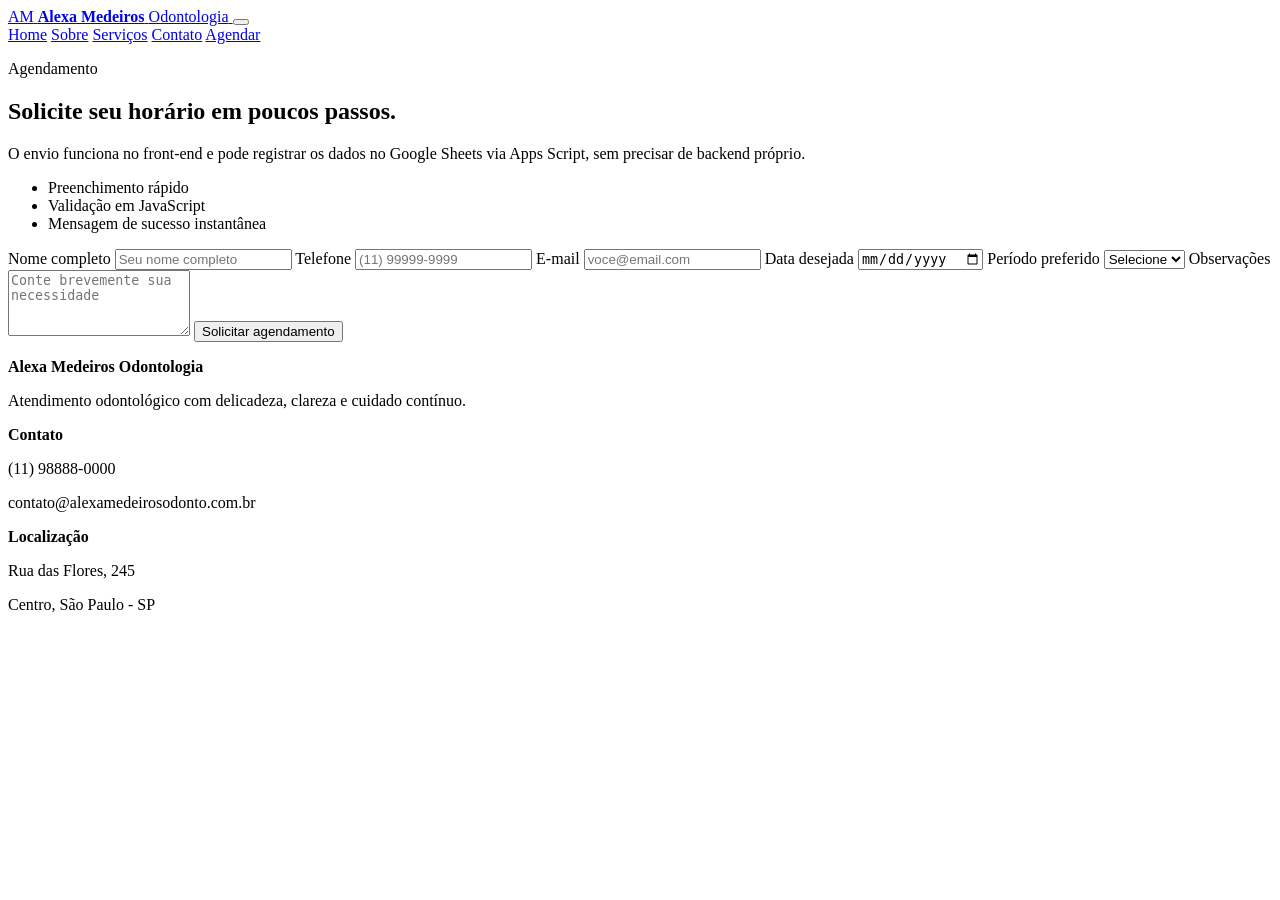
==== agendamento.html @ bc1d1c13 "Add files via upload" ====
﻿<!DOCTYPE html>
<html lang="pt-BR">
<head>
  <meta charset="UTF-8">
  <meta name="viewport" content="width=device-width, initial-scale=1.0">
  <meta name="description" content="Solicite um agendamento na Alexa Medeiros Odontologia com confirmação simulada no navegador.">
  <title>Agendamento | Alexa Medeiros Odontologia</title>
  <link rel="preconnect" href="https://fonts.googleapis.com">
  <link rel="preconnect" href="https://fonts.gstatic.com" crossorigin>
  <link href="https://fonts.googleapis.com/css2?family=Manrope:wght@400;500;600;700;800&family=Prata&display=swap" rel="stylesheet">
  <link rel="stylesheet" href="css/style.css">
</head>
<body data-page="agendamento">
  <header class="site-header">
    <div class="container nav-shell">
      <a class="brand" href="index.html" aria-label="Alexa Medeiros Odontologia">
        <span class="brand-mark">AM</span>
        <span class="brand-text">
          <strong>Alexa Medeiros</strong>
          <span>Odontologia</span>
        </span>
      </a>
      <button class="nav-toggle" type="button" aria-expanded="false" aria-controls="site-nav" aria-label="Abrir menu">
        <span></span>
        <span></span>
      </button>
      <nav class="site-nav" id="site-nav" aria-label="Principal">
        <a href="index.html" data-nav="home">Home</a>
        <a href="sobre.html" data-nav="sobre">Sobre</a>
        <a href="servicos.html" data-nav="servicos">Serviços</a>
        <a href="contato.html" data-nav="contato">Contato</a>
        <a href="agendamento.html" data-nav="agendamento" class="button button--nav">Agendar</a>
      </nav>
    </div>
  </header>

  <main class="page-main">
    <section class="section page-hero">
      <div class="container booking-layout">
        <div class="reveal">
          <p class="eyebrow">Agendamento</p>
          <h1>Solicite seu horário em poucos passos.</h1>
          <p class="lead">O envio funciona no front-end e pode registrar os dados no Google Sheets via Apps Script, sem precisar de backend próprio.</p>
          <ul class="check-list">
            <li>Preenchimento rápido</li>
            <li>Validação em JavaScript</li>
            <li>Mensagem de sucesso instantânea</li>
          </ul>
        </div>
        <div class="form-card reveal reveal-delay">
          <form class="site-form" id="agendamento-form" novalidate>
            <label>
              Nome completo
              <input type="text" name="nome" placeholder="Seu nome completo" required>
            </label>
            <label>
              Telefone
              <input type="tel" name="telefone" placeholder="(11) 99999-9999" required>
            </label>
            <label>
              E-mail
              <input type="email" name="email" placeholder="voce@email.com" required>
            </label>
            <label>
              Data desejada
              <input type="date" name="data" id="booking-date" required>
            </label>
            <label>
              Período preferido
              <select name="periodo" required>
                <option value="">Selecione</option>
                <option value="manhã">Manhã</option>
                <option value="tarde">Tarde</option>
              </select>
            </label>
            <label>
              Observações
              <textarea name="mensagem" rows="4" placeholder="Conte brevemente sua necessidade"></textarea>
            </label>
            <button class="button" type="submit">Solicitar agendamento</button>
            <p class="form-feedback" id="agendamento-feedback" aria-live="polite"></p>
          </form>
        </div>
      </div>
    </section>
  </main>

  <footer class="site-footer">
    <div class="container footer-grid">
      <div>
        <strong>Alexa Medeiros Odontologia</strong>
        <p>Atendimento odontológico com delicadeza, clareza e cuidado contínuo.</p>
      </div>
      <div>
        <strong>Contato</strong>
        <p>(11) 98888-0000</p>
        <p>contato@alexamedeirosodonto.com.br</p>
      </div>
      <div>
        <strong>Localização</strong>
        <p>Rua das Flores, 245</p>
        <p>Centro, São Paulo - SP</p>
      </div>
    </div>
  </footer>

  <script src="js/site-config.js"></script>
  <script src="js/script.js"></script>
</body>
</html>
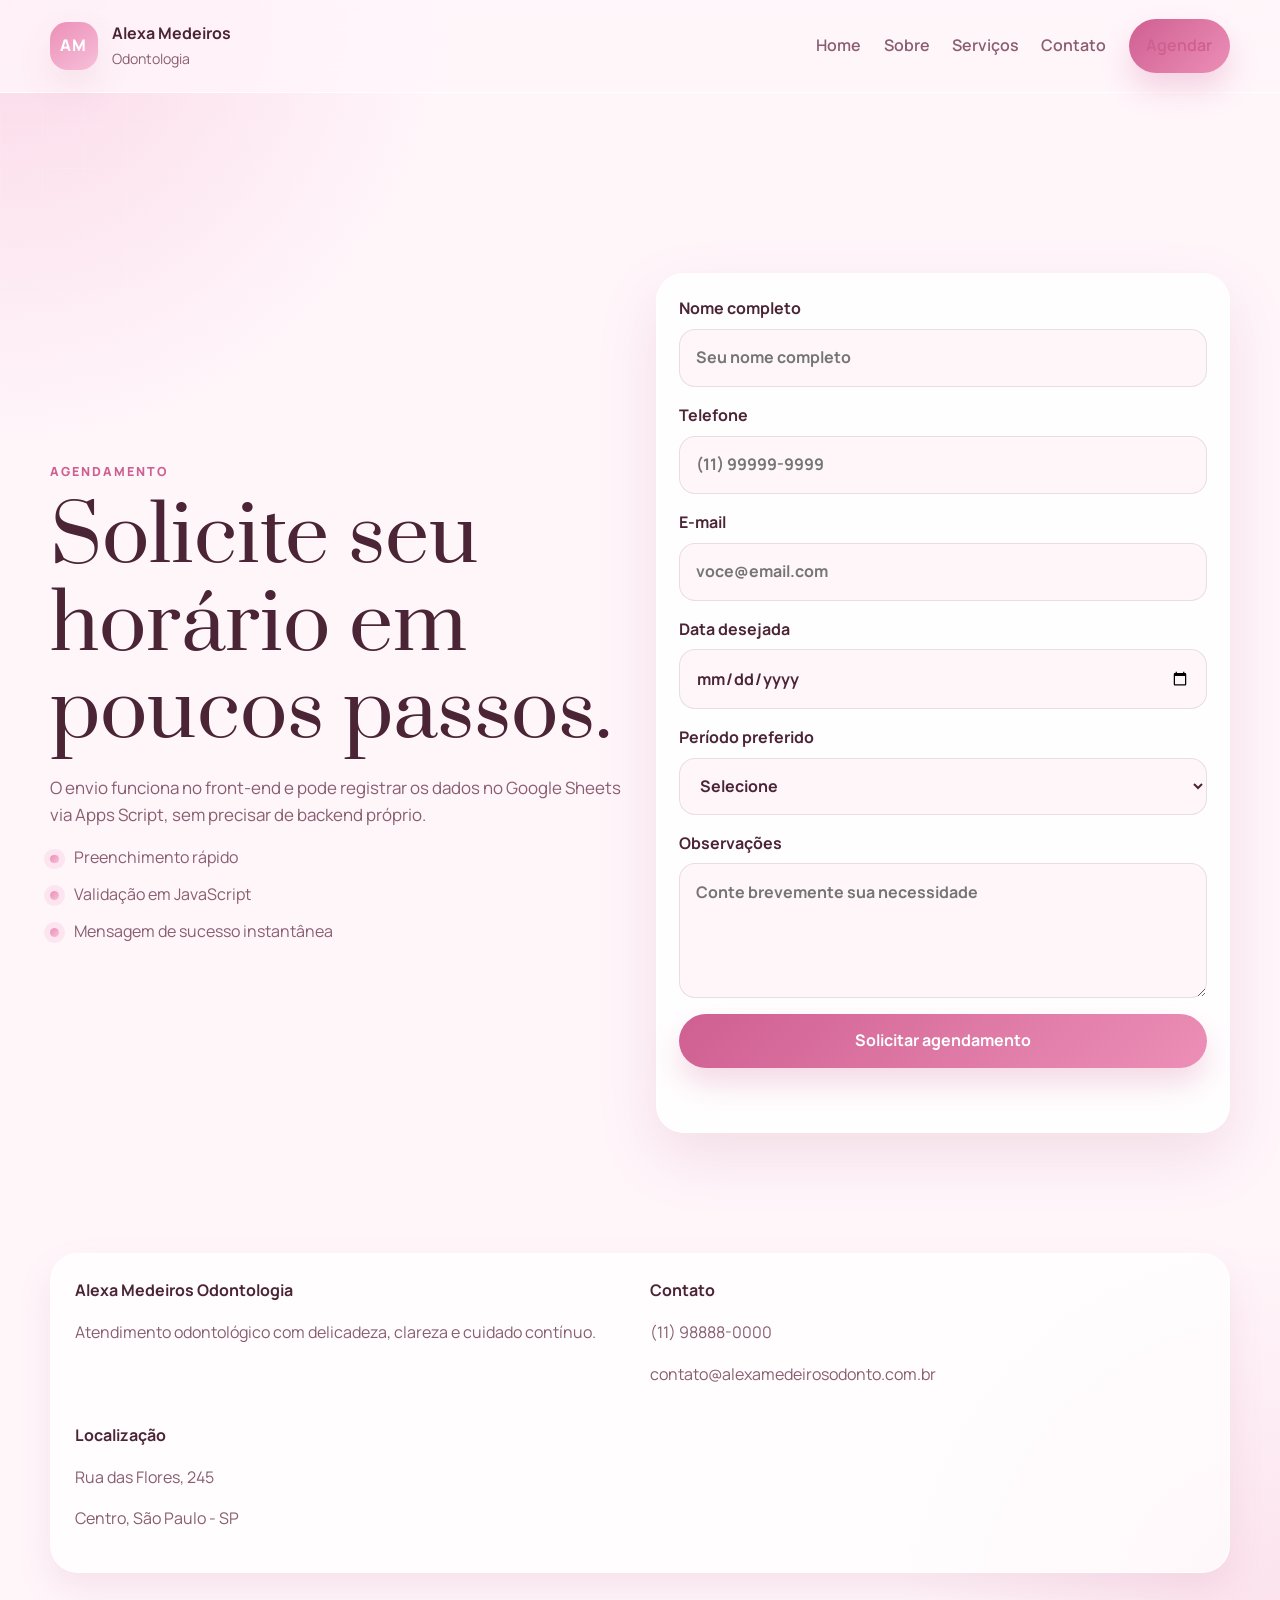
==== commit 7555c79c: "Update agendamento.html" ====
--- a/agendamento.html
+++ b/agendamento.html
@@ -104,7 +104,7 @@
     </div>
   </footer>
 
-  <script src="js/site-config.js"></script>
+  <script src="js/script.js"></script>
   <script src="js/script.js"></script>
 </body>
 </html>
--- a/css/style.css
+++ b/css/style.css
@@ -0,0 +1,186 @@
+:root {
+  --bg: #fff6fa;
+  --surface: #ffffff;
+  --surface-soft: #fff0f6;
+  --text: #4b2435;
+  --muted: #8a5d70;
+  --line: rgba(75, 36, 53, 0.12);
+  --primary: #ec8fb7;
+  --primary-deep: #cf5f91;
+  --accent: #f7c0d9;
+  --shadow: 0 24px 60px rgba(181, 91, 132, 0.16);
+  --shadow-soft: 0 16px 35px rgba(181, 91, 132, 0.12);
+  --radius: 28px;
+  --container: 1180px;
+  --header-height: 92px;
+}
+
+* { box-sizing: border-box; }
+html { scroll-behavior: smooth; }
+body {
+  margin: 0;
+  min-width: 320px;
+  font-family: "Manrope", sans-serif;
+  color: var(--text);
+  background:
+    radial-gradient(circle at top left, rgba(247, 192, 217, 0.55), transparent 28rem),
+    radial-gradient(circle at bottom right, rgba(236, 143, 183, 0.2), transparent 24rem),
+    var(--bg);
+  line-height: 1.6;
+}
+body::before {
+  content: "";
+  position: fixed;
+  inset: 0;
+  background-image: linear-gradient(rgba(255, 255, 255, 0.25) 1px, transparent 1px), linear-gradient(90deg, rgba(255, 255, 255, 0.25) 1px, transparent 1px);
+  background-size: 42px 42px;
+  opacity: 0.3;
+  pointer-events: none;
+  z-index: -1;
+}
+img { max-width: 100%; display: block; }
+a { color: inherit; text-decoration: none; }
+button, input, select, textarea { font: inherit; }
+.container { width: min(calc(100% - 2rem), var(--container)); margin: 0 auto; }
+.section { padding: 4.5rem 0; }
+.section-soft { background: rgba(255, 255, 255, 0.56); backdrop-filter: blur(10px); }
+.page-main { padding-top: var(--header-height); }
+.site-header {
+  position: sticky; top: 0; z-index: 20;
+  background: rgba(255, 246, 250, 0.82); backdrop-filter: blur(18px);
+  border-bottom: 1px solid rgba(255, 255, 255, 0.7);
+}
+.nav-shell { min-height: var(--header-height); display: flex; align-items: center; justify-content: space-between; gap: 1rem; }
+.brand { display: inline-flex; align-items: center; gap: 0.9rem; min-width: 0; }
+.brand-mark {
+  width: 3rem; height: 3rem; display: grid; place-items: center; border-radius: 1.1rem;
+  background: linear-gradient(145deg, var(--primary), var(--accent)); color: #fff; font-weight: 800; letter-spacing: 0.08em;
+  box-shadow: var(--shadow-soft);
+}
+.brand-text { display: grid; gap: 0.1rem; font-size: 0.88rem; color: var(--muted); }
+.brand-text strong { font-size: 1rem; color: var(--text); }
+.site-nav {
+  position: fixed; top: calc(var(--header-height) - 0.2rem); left: 1rem; right: 1rem; display: grid; gap: 0.75rem;
+  padding: 1rem; border-radius: 1.4rem; background: rgba(255, 255, 255, 0.95); border: 1px solid rgba(255, 255, 255, 0.8);
+  box-shadow: var(--shadow-soft); opacity: 0; transform: translateY(-10px); pointer-events: none;
+  transition: opacity 0.25s ease, transform 0.25s ease;
+}
+.site-nav a { color: var(--muted); font-weight: 600; transition: color 0.25s ease, transform 0.25s ease; }
+.site-nav a:hover, .site-nav a.active { color: var(--primary-deep); }
+.site-nav a:not(.button--nav):hover { transform: translateX(4px); }
+.site-nav.is-open { opacity: 1; transform: translateY(0); pointer-events: auto; }
+.nav-toggle {
+  width: 3rem; height: 3rem; display: inline-flex; flex-direction: column; justify-content: center; gap: 0.35rem;
+  border: 0; border-radius: 1rem; background: var(--surface); box-shadow: var(--shadow-soft); cursor: pointer;
+}
+.nav-toggle span { width: 1.2rem; height: 2px; margin: 0 auto; background: var(--text); border-radius: 999px; transition: transform 0.25s ease, opacity 0.25s ease; }
+.nav-toggle.is-open span:first-child { transform: translateY(3px) rotate(45deg); }
+.nav-toggle.is-open span:last-child { transform: translateY(-4px) rotate(-45deg); }
+.eyebrow { margin: 0 0 0.75rem; color: var(--primary-deep); text-transform: uppercase; letter-spacing: 0.16em; font-size: 0.78rem; font-weight: 800; }
+h1, h2, h3 { margin: 0; line-height: 1.12; }
+h1, h2 { font-family: "Prata", serif; font-weight: 400; }
+h1 { font-size: clamp(2.4rem, 7vw, 4.9rem); }
+h2 { font-size: clamp(1.9rem, 5vw, 3rem); }
+h3 { font-size: 1.2rem; }
+p, li { color: var(--muted); }
+.lead { font-size: 1.06rem; max-width: 58ch; }
+.hero { padding-top: calc(var(--header-height) + 2rem); }
+.hero-grid, .split-layout, .contact-layout, .booking-layout, .page-hero__grid { display: grid; gap: 2rem; }
+.hero-actions { display: flex; flex-wrap: wrap; gap: 0.9rem; margin: 2rem 0 1.5rem; }
+.button {
+  display: inline-flex; align-items: center; justify-content: center; gap: 0.5rem; min-height: 3.25rem; padding: 0.9rem 1.4rem;
+  border: 0; border-radius: 999px; background: linear-gradient(135deg, var(--primary-deep), var(--primary)); color: #fff;
+  font-weight: 700; box-shadow: 0 16px 30px rgba(207, 95, 145, 0.24); cursor: pointer;
+  transition: transform 0.25s ease, box-shadow 0.25s ease, filter 0.25s ease;
+}
+.button:hover { transform: translateY(-2px); box-shadow: 0 18px 34px rgba(207, 95, 145, 0.3); filter: saturate(1.06); }
+.button:disabled { opacity: 0.7; cursor: wait; transform: none; }
+.button--ghost { background: transparent; color: var(--primary-deep); border: 1px solid rgba(207, 95, 145, 0.2); box-shadow: none; }
+.button--nav { min-height: 2.75rem; padding-inline: 1.1rem; }
+.button--whatsapp { width: 100%; }
+.hero-points, .check-list { padding: 0; margin: 0; list-style: none; display: grid; gap: 0.7rem; }
+.hero-points li, .check-list li { position: relative; padding-left: 1.5rem; }
+.hero-points li::before, .check-list li::before {
+  content: ""; position: absolute; left: 0; top: 0.58rem; width: 0.55rem; height: 0.55rem; border-radius: 999px;
+  background: linear-gradient(135deg, var(--primary), var(--accent)); box-shadow: 0 0 0 6px rgba(236, 143, 183, 0.16);
+}
+.hero-card, .portrait-panel, .form-card, .feature-card, .service-card, .info-card, .timeline-card, .cta-band {
+  background: rgba(255, 255, 255, 0.9); border: 1px solid rgba(255, 255, 255, 0.85); border-radius: var(--radius); box-shadow: var(--shadow);
+}
+.hero-card, .portrait-panel { padding: 1rem; }
+.image-frame {
+  position: relative; overflow: hidden; border-radius: 22px;
+  background: radial-gradient(circle at top, rgba(255, 255, 255, 0.95), rgba(247, 221, 232, 0.9)), #fdf2f7;
+  box-shadow: inset 0 0 0 1px rgba(255, 255, 255, 0.9), 0 26px 44px rgba(181, 91, 132, 0.14);
+}
+.image-frame img { width: 100%; height: 100%; object-fit: cover; }
+.image-frame--hero { aspect-ratio: 4 / 4.2; }
+.image-frame--portrait { aspect-ratio: 4 / 4.8; }
+.image-frame--large { max-width: 28rem; margin-inline: auto; }
+.hero-badge, .portrait-note { margin-top: 1rem; padding: 1rem 1.1rem; border-radius: 1.2rem; background: var(--surface-soft); }
+.hero-badge strong, .portrait-note strong, .contact-item strong, .footer-grid strong { display: block; margin-bottom: 0.2rem; color: var(--text); }
+.section-heading { max-width: 48rem; margin-bottom: 2rem; }
+.feature-grid, .services-grid, .gallery-grid, .info-columns, .timeline-grid, .footer-grid { display: grid; gap: 1.25rem; }
+.feature-card, .service-card, .info-card, .timeline-card { padding: 1.5rem; transition: transform 0.28s ease, box-shadow 0.28s ease; }
+.feature-card:hover, .service-card:hover, .timeline-card:hover, .gallery-card:hover { transform: translateY(-6px); box-shadow: 0 24px 45px rgba(181, 91, 132, 0.16); }
+.service-card { min-height: 14.5rem; }
+.text-link { display: inline-flex; margin-top: 1.2rem; color: var(--primary-deep); font-weight: 700; }
+.gallery-grid { grid-template-columns: 1fr; }
+.gallery-grid--dense { gap: 1rem; }
+.gallery-card { overflow: hidden; margin: 0; border-radius: 1.8rem; box-shadow: var(--shadow-soft); transition: transform 0.32s ease, box-shadow 0.32s ease; }
+.gallery-card img { width: 100%; aspect-ratio: 4 / 3; object-fit: cover; transition: transform 0.5s ease; }
+.gallery-card:hover img { transform: scale(1.06); }
+.cta-band { padding: 1.6rem; display: grid; gap: 1.2rem; align-items: center; }
+.contact-list { display: grid; gap: 1rem; margin-top: 2rem; }
+.contact-item { padding: 1rem 1.2rem; background: rgba(255, 255, 255, 0.72); border: 1px solid rgba(255, 255, 255, 0.82); border-radius: 1.2rem; }
+.site-form { display: grid; gap: 1rem; }
+.site-form label { display: grid; gap: 0.45rem; color: var(--text); font-weight: 700; }
+.site-form input, .site-form select, .site-form textarea {
+  width: 100%; padding: 0.95rem 1rem; border-radius: 1rem; border: 1px solid var(--line); background: rgba(255, 246, 250, 0.9);
+  color: var(--text); outline: 0; transition: border-color 0.2s ease, box-shadow 0.2s ease, background 0.2s ease;
+}
+.site-form input:focus, .site-form select:focus, .site-form textarea:focus { border-color: var(--primary); box-shadow: 0 0 0 4px rgba(236, 143, 183, 0.16); background: #fff; }
+.site-form textarea { resize: vertical; min-height: 7.5rem; }
+.form-card { padding: 1.4rem; }
+.form-feedback { min-height: 1.6rem; margin: 0; font-weight: 700; }
+.form-feedback.is-success { color: #9e2f62; }
+.form-feedback.is-error { color: #af4c4c; }
+.timeline-card span {
+  display: inline-grid; place-items: center; width: 2.5rem; height: 2.5rem; margin-bottom: 1rem; border-radius: 0.9rem;
+  background: var(--surface-soft); color: var(--primary-deep); font-weight: 800;
+}
+.site-footer { padding: 2rem 0 3rem; }
+.footer-grid { padding: 1.5rem; background: rgba(255, 255, 255, 0.72); border: 1px solid rgba(255, 255, 255, 0.75); border-radius: var(--radius); box-shadow: var(--shadow-soft); }
+.reveal { opacity: 0; transform: translateY(28px); transition: opacity 0.7s ease, transform 0.7s ease; }
+.reveal-delay { transition-delay: 0.12s; }
+.reveal.is-visible { opacity: 1; transform: translateY(0); }
+@media (min-width: 720px) {
+  .feature-grid, .services-grid, .timeline-grid, .footer-grid { grid-template-columns: repeat(2, minmax(0, 1fr)); }
+  .gallery-grid { grid-template-columns: repeat(2, minmax(0, 1fr)); }
+  .cta-band { grid-template-columns: 1.8fr auto; }
+  .info-columns { grid-template-columns: repeat(2, minmax(0, 1fr)); }
+}
+@media (min-width: 960px) {
+  .section { padding: 5.5rem 0; }
+  .nav-toggle { display: none; }
+  .site-nav {
+    position: static; display: flex; align-items: center; gap: 1.4rem; padding: 0; border: 0; box-shadow: none;
+    background: transparent; opacity: 1; transform: none; pointer-events: auto;
+  }
+  .site-nav a:not(.button--nav) { position: relative; }
+  .site-nav a:not(.button--nav)::after {
+    content: ""; position: absolute; left: 0; bottom: -0.35rem; width: 100%; height: 2px; transform: scaleX(0); transform-origin: left;
+    background: linear-gradient(90deg, var(--primary-deep), var(--accent)); transition: transform 0.25s ease;
+  }
+  .site-nav a:not(.button--nav):hover::after, .site-nav a.active:not(.button--nav)::after { transform: scaleX(1); }
+  .hero-grid, .split-layout, .contact-layout, .booking-layout, .page-hero__grid { grid-template-columns: repeat(2, minmax(0, 1fr)); align-items: center; }
+  .feature-grid { grid-template-columns: repeat(3, minmax(0, 1fr)); }
+  .services-grid { grid-template-columns: repeat(3, minmax(0, 1fr)); }
+  .gallery-grid { grid-template-columns: repeat(3, minmax(0, 1fr)); }
+  .gallery-grid--dense { grid-template-columns: repeat(4, minmax(0, 1fr)); }
+}
+@media (prefers-reduced-motion: reduce) {
+  html { scroll-behavior: auto; }
+  *, *::before, *::after { animation: none !important; transition: none !important; }
+  .reveal { opacity: 1; transform: none; }
+}
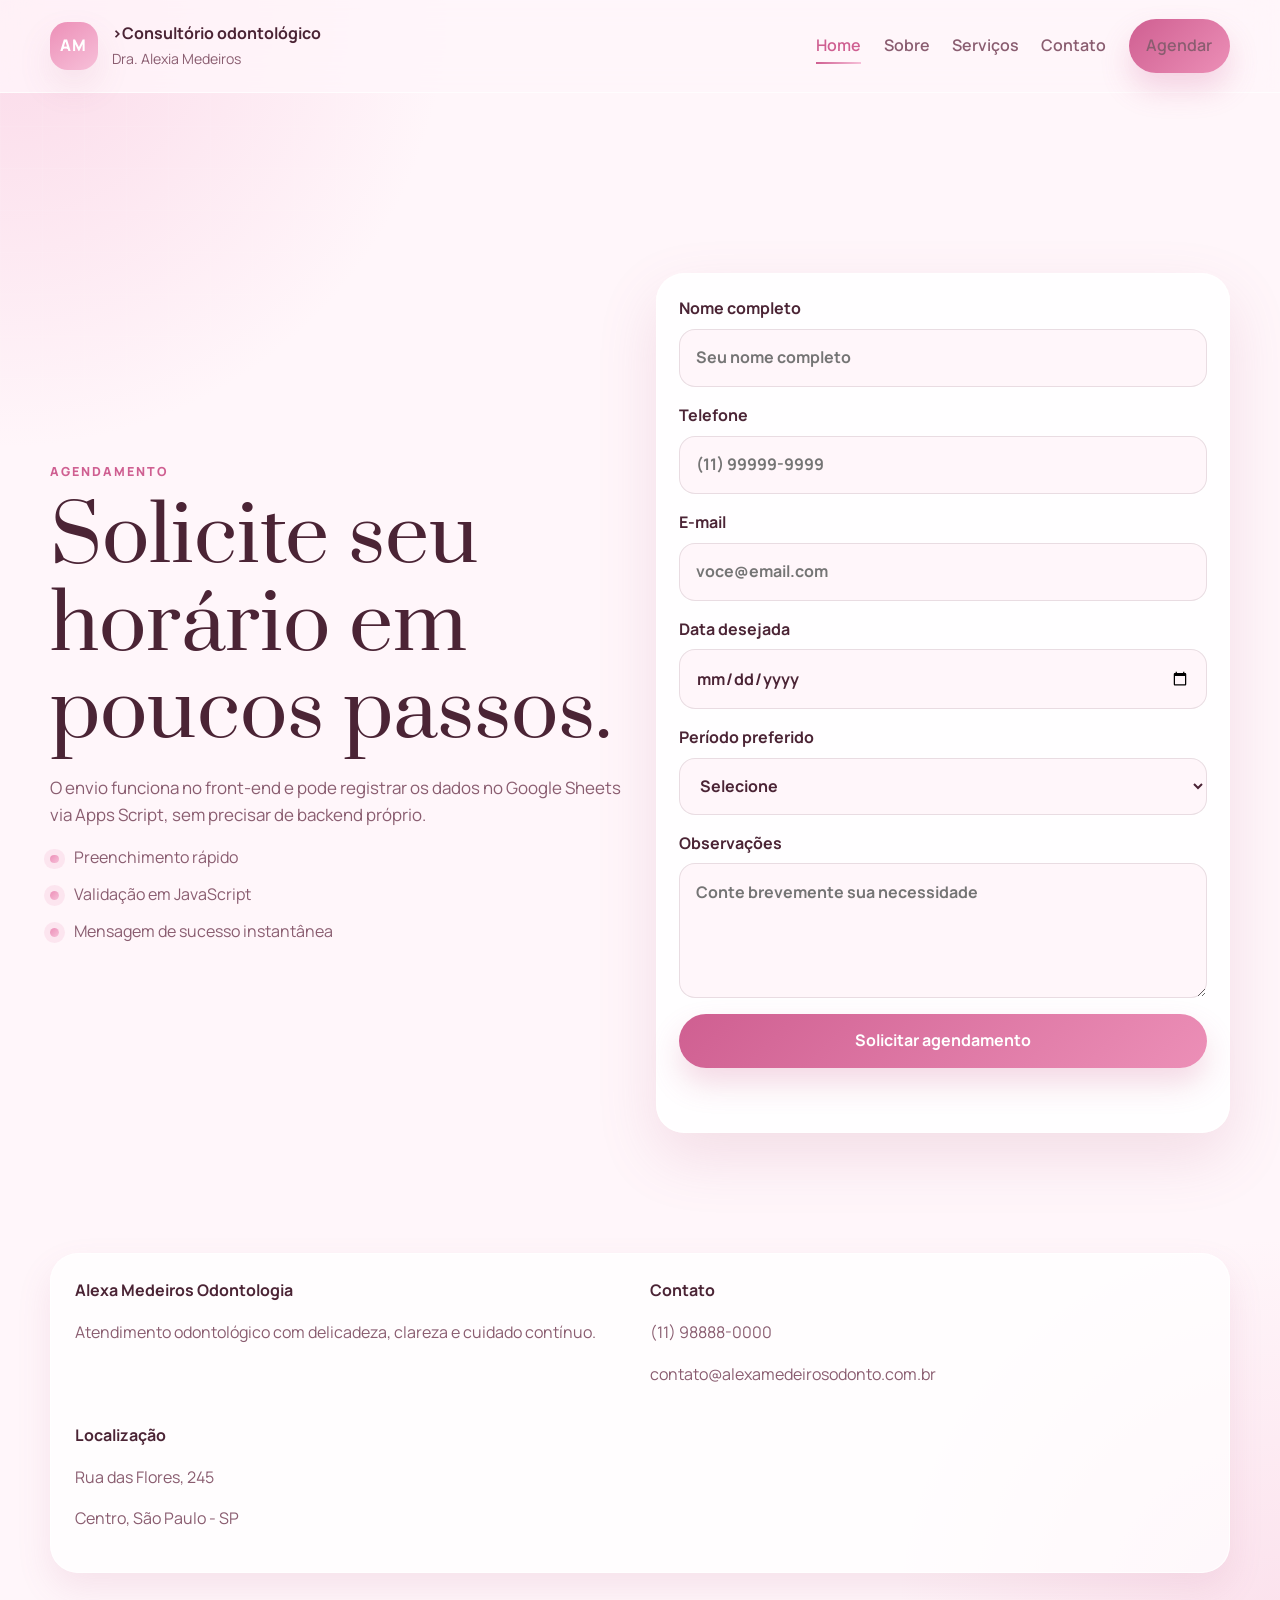
==== commit aebfc133: "Update agendamento.html" ====
--- a/agendamento.html
+++ b/agendamento.html
@@ -3,21 +3,21 @@
 <head>
   <meta charset="UTF-8">
   <meta name="viewport" content="width=device-width, initial-scale=1.0">
-  <meta name="description" content="Solicite um agendamento na Alexa Medeiros Odontologia com confirmação simulada no navegador.">
-  <title>Agendamento | Alexa Medeiros Odontologia</title>
+  <meta name="description" content="Alexa Medeiros Odontologia com atendimento humanizado, estrutura acolhedora e soluções modernas para o seu sorriso.">
+  <title>Alexia Medeiros Odontologia</title>
   <link rel="preconnect" href="https://fonts.googleapis.com">
   <link rel="preconnect" href="https://fonts.gstatic.com" crossorigin>
   <link href="https://fonts.googleapis.com/css2?family=Manrope:wght@400;500;600;700;800&family=Prata&display=swap" rel="stylesheet">
-  <link rel="stylesheet" href="css/style.css">
+ <link rel="stylesheet" href="css/style.css">
 </head>
-<body data-page="agendamento">
+<body data-page="home">
   <header class="site-header">
     <div class="container nav-shell">
       <a class="brand" href="index.html" aria-label="Alexa Medeiros Odontologia">
         <span class="brand-mark">AM</span>
         <span class="brand-text">
-          <strong>Alexa Medeiros</strong>
-          <span>Odontologia</span>
+          <strong>>Consultório odontológico</strong>
+          <span>Dra. Alexia Medeiros</span>
         </span>
       </a>
       <button class="nav-toggle" type="button" aria-expanded="false" aria-controls="site-nav" aria-label="Abrir menu">
@@ -104,7 +104,7 @@
     </div>
   </footer>
 
-  <script src="js/script.js"></script>
-  <script src="js/script.js"></script>
+<script src="site-config.js"></script>
+<script src="script.js"></script>
 </body>
 </html>
